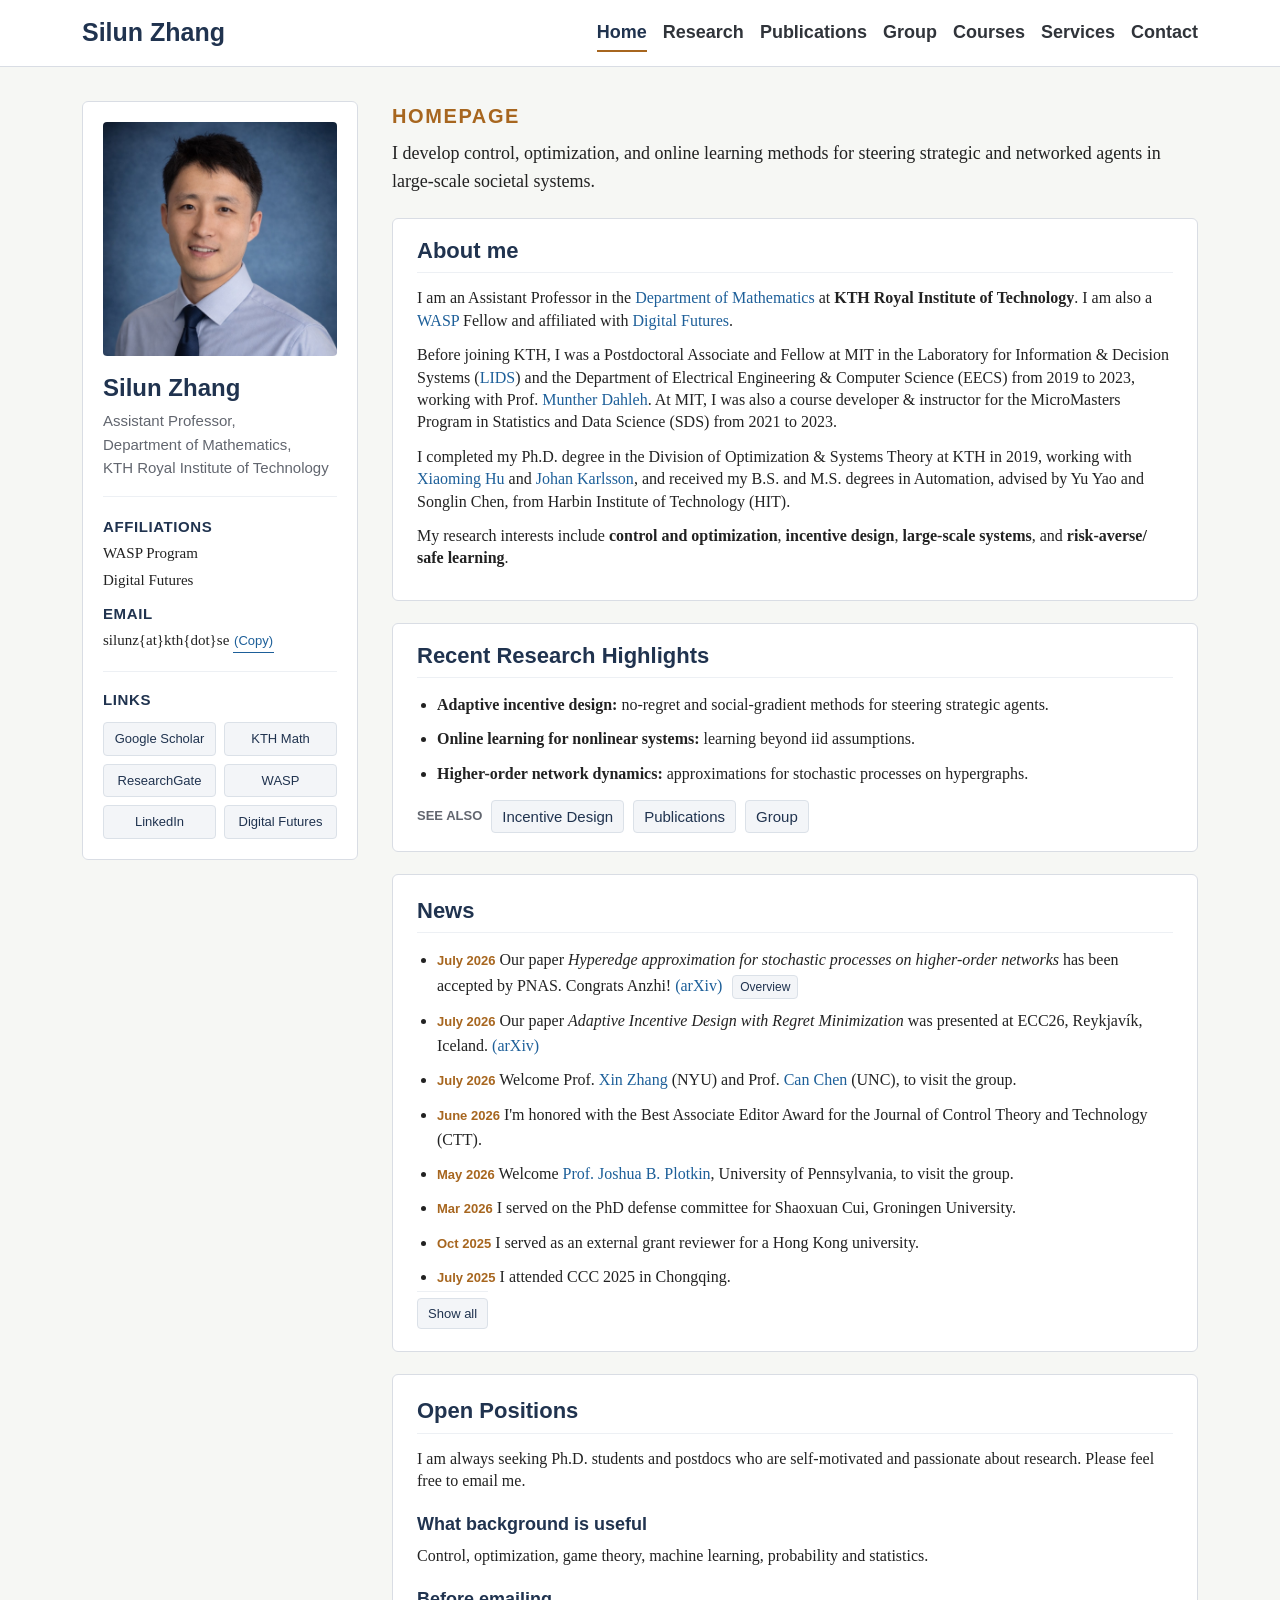
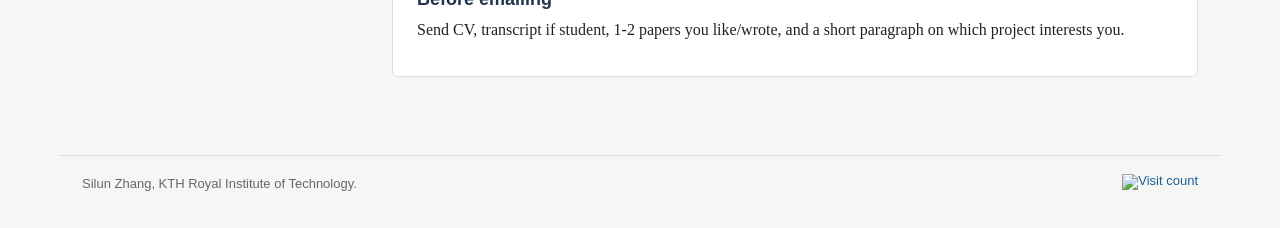
==== index.html @ 9688479c "update" ====
<!doctype html>
<html lang="en">
<head>
  <meta charset="utf-8">
  <meta name="viewport" content="width=device-width, initial-scale=1">
  <title>Silun Zhang | Control, Learning, Incentive Design | KTH</title>
  <meta name="description" content="Academic homepage of Silun Zhang, Assistant Professor at KTH, working on control, optimization, incentive design, online learning, and large-scale networked systems.">
  <meta name="author" content="Silun Zhang">
  <link rel="canonical" href="https://silunzh.github.io/">
  <link rel="icon" href="assets/img/favicon.svg" type="image/svg+xml">
  <meta property="og:type" content="website">
  <meta property="og:title" content="Silun Zhang | Control, Learning, Incentive Design | KTH">
  <meta property="og:description" content="Academic homepage of Silun Zhang, Assistant Professor at KTH, working on control, optimization, incentive design, online learning, and large-scale networked systems.">
  <meta property="og:url" content="https://silunzh.github.io/">
  <meta property="og:image" content="https://silunzh.github.io/assets/img/silun-zhang.jpg">
  <meta name="twitter:card" content="summary">
  <meta name="twitter:title" content="Silun Zhang | Control, Learning, Incentive Design | KTH">
  <meta name="twitter:description" content="Academic homepage of Silun Zhang, Assistant Professor at KTH, working on control, optimization, incentive design, online learning, and large-scale networked systems.">
  
  <script type="application/ld+json">
    {
      "@context": "https://schema.org",
      "@type": "ProfilePage",
      "mainEntity": {
        "@type": "Person",
        "name": "Silun Zhang",
        "jobTitle": "Assistant Professor",
        "affiliation": {
          "@type": "CollegeOrUniversity",
          "name": "KTH Royal Institute of Technology"
        },
        "url": "https://silunzh.github.io/",
        "sameAs": [
          "https://www.kth.se/profile/silunz",
          "https://scholar.google.com/citations?hl=en&user=YQnTY-AAAAAJ&view_op=list_works&sortby=pubdate",
          "https://www.researchgate.net/profile/Silun_Zhang",
          "http://linkedin.com/in/silun-zhang-833506174"
        ]
      }
    }
  </script>
  <link rel="stylesheet" href="assets/css/style.css">
</head>
<body>
  <div class="scroll-progress js-only" data-scroll-progress></div>
  <header class="site-header">
    <div class="header-inner">
      <a class="site-title" href="index.html">Silun Zhang</a>
      <nav class="site-nav" aria-label="Main navigation">
        <a class="active" href="index.html">Home</a>
        <a href="research.html">Research</a>
        <a href="publications.html">Publications</a>
        <a href="group.html">Group</a>
        <a href="courses.html">Courses</a>
        <a href="services.html">Services</a>
        <a href="contact.html">Contact</a>
      </nav>
    </div>
  </header>

  <div class="page-shell">
    <aside class="profile" aria-label="Profile">
      <img src="assets/img/silun-zhang.jpg" alt="Silun Zhang">
      <div class="profile-text">
        <h1>Silun Zhang</h1>
        <p class="role">Assistant Professor, <br>Department of Mathematics, <br>KTH Royal Institute of Technology</p>
        <dl>
          <dt>Affiliations</dt>
          <dd>WASP Program</dd>
          <dd>Digital Futures</dd>
          <dt>Email</dt>
          <dd><span data-email-text>silunz{at}kth{dot}se</span> <button class="inline-action js-only" type="button" data-copy="silunz@kth.se">(Copy)</button></dd>
        <!--  
          <dt>Office</dt>
          <dd>Lindstedsv&auml;gen 25, Stockholm</dd>
        -->
        </dl>
        <nav class="profile-links profile-link-columns" aria-label="Profile links">
          <span class="profile-link-heading">Links</span>
          <div class="profile-link-grid">
            <div class="profile-link-column">
              <a href="https://scholar.google.com/citations?hl=en&user=YQnTY-AAAAAJ&view_op=list_works&sortby=pubdate" target="_blank" rel="noreferrer">Google Scholar</a>
              <a href="https://www.researchgate.net/profile/Silun_Zhang" target="_blank" rel="noreferrer">ResearchGate</a>
              <a href="http://linkedin.com/in/silun-zhang-833506174" target="_blank" rel="noreferrer">LinkedIn</a>
            </div>
            <div class="profile-link-column">
              <a href="https://www.kth.se/math" target="_blank" rel="noreferrer">KTH Math</a>
              <a href="https://wasp-sweden.org/" target="_blank" rel="noreferrer">WASP</a>
              <a href="https://www.digitalfutures.kth.se/" target="_blank" rel="noreferrer">Digital Futures</a>
            </div>
          </div>
        </nav>
      </div>
    </aside>

    <main>
      <p class="eyebrow">Homepage</p>
      <p class="lede">
          I develop control, optimization, and online learning methods for steering strategic and networked agents in large-scale societal systems.  
      </p>
      

      <section class="section compact" id="overview">
        <div class="section-topline">
          <h2>About me</h2>
        </div>
        <p>I am an Assistant Professor in the <a href="https://www.kth.se/math" target="_blank" rel="noreferrer">Department of Mathematics</a> at <strong>KTH Royal Institute of Technology</strong>. I am also a <a href="https://wasp-sweden.org/" target="_blank" rel="noreferrer">WASP</a> Fellow and affiliated with <a href="https://www.digitalfutures.kth.se/" target="_blank" rel="noreferrer">Digital Futures</a>.</p>
        <p>Before joining KTH, I was a Postdoctoral Associate and Fellow at MIT in the Laboratory for Information &amp; Decision Systems (<a href="https://lids.mit.edu/" target="_blank" rel="noreferrer">LIDS</a>) and the Department of Electrical Engineering &amp; Computer Science (EECS) from 2019 to 2023, working with Prof. <a href="https://idss.mit.edu/staff/munther-dahleh/" target="_blank" rel="noreferrer">Munther Dahleh</a>. At MIT, I was also a course developer & instructor for the MicroMasters Program in Statistics and Data Science (SDS) from 2021 to 2023.</p>
        <p>I completed my Ph.D. degree in the Division of Optimization &amp; Systems Theory at KTH in 2019, working with <a href="https://www.kth.se/profile/hu" target="_blank" rel="noreferrer">Xiaoming Hu</a> and <a href="https://people.kth.se/~johan79/" target="_blank" rel="noreferrer">Johan Karlsson</a>, and received my B.S. and M.S. degrees in Automation, advised by Yu Yao and Songlin Chen, from Harbin Institute of Technology (HIT).</p>
        <p>My research interests include <strong> control and optimization</strong>, <strong>incentive design</strong>, <strong>large-scale systems</strong>, and <strong>risk-averse/ safe learning</strong>.</p>
      </section>

      <section class="section compact">
       <h2>Recent Research Highlights</h2>
       <ul class="plain-list">
         <li><strong>Adaptive incentive design:</strong> no-regret and social-gradient methods for steering strategic agents.</li>
          <li><strong>Online learning for nonlinear systems:</strong> learning beyond iid assumptions.</li>
         <li><strong>Higher-order network dynamics:</strong> approximations for stochastic processes on hypergraphs.</li>
       </ul>
        <div class="quick-links">
         <span class="quick-label">See also</span>
          <a href="research.html#incentives">Incentive Design</a>
         <a href="publications.html">Publications</a>
         <a href="group.html">Group</a>
        </div>
</section>

      <section class="section" id="news" data-news-section>
        <div class="section-topline">
          <h2>News</h2>
        </div>
        <ul class="news-list" data-news-list>
          <li><span class="tag">July 2026</span> Our paper <i>Hyperedge approximation for stochastic processes on higher-order networks</i> has been accepted by PNAS. Congrats Anzhi! <a href="https://arxiv.org/abs/2605.23444" target="_blank" rel="noreferrer">(arXiv)</a> <a class="text-button pub-overview" href="papers/hyperedge-approximation-stochastic-processes.html">Overview</a></li>
          <li><span class="tag">July 2026</span> Our paper <i>Adaptive Incentive Design with Regret Minimization</i> was presented at ECC26, Reykjav<span>&#237;</span>k, Iceland. <a href="https://arxiv.org/abs/2604.05977" target="_blank" rel="noreferrer">(arXiv)</a> </li>
          <li><span class="tag">July 2026</span> Welcome Prof. <a href="https://sites.google.com/umich.edu/xzhang/home" target="_blank" rel="noreferrer">Xin Zhang</a> (NYU) and Prof. <a href="https://tarheels.live/canc/" target="_blank" rel="noreferrer">Can Chen</a> (UNC), to visit the group.</li>
          <li><span class="tag">June 2026</span> I'm honored with the Best Associate Editor Award for the Journal of Control Theory and Technology (CTT).</li>
          <li><span class="tag">May 2026</span> Welcome <a href="https://evolution.sas.upenn.edu/" target="_blank" rel="noreferrer">Prof. Joshua B. Plotkin</a>, University of Pennsylvania, to visit the group.</li>
          <li><span class="tag">Mar 2026</span> I served on the PhD defense committee for Shaoxuan Cui, Groningen University.</li>
          <li><span class="tag">Oct 2025</span> I served as an external grant reviewer for a Hong Kong university.</li>
          <li><span class="tag">July 2025</span> I attended CCC 2025 in Chongqing.</li>
          <li><span class="tag">July 2025</span> I visited the Academy of Mathematics and Systems Science, Chinese Academy of Sciences, invited by Prof. Zhixin Liu.</li>
          <li><span class="tag">July 2025</span> I visited the Institute of Computational Mathematics and Scientific/Engineering Computing, Chinese Academy of Sciences, invited by Prof. Chong Chen.</li>
          <li><span class="tag">July 2025</span> We organized an invited session on Advances in Analysis and Decision-Making of Large-Scale Nonlinear Systems at ECC 2025, Thessaloniki.</li>
          <li><span class="tag">June 2025</span> Congrats to 4 Master project defenses of Nicolas Nelson, Wouter Johannes Anthony van Weerelt, Nelly &Aring;kerblom, and Nandi Arnab.</li>
          <li><span class="tag">June 2025</span> Congrats to 3 Bachelor project defenses of Simon Immerstrand, William Andersson, and Albin Jansson Sand.</li>
          <li><span class="tag">May 2025</span> Welcome Prof. <a href="https://tarheels.live/canc/" target="_blank" rel="noreferrer">Can Chen</a>, University of North Carolina at Chapel Hill, to visit the group.</li>
          <li><span class="tag">Mar 2025</span> I began serving as an <u>Associate Editor</u> for <a href="https://link.springer.com/journal/11768" target="_blank" rel="noreferrer">Control Theory and Technology</a> (CTT), Springer.</li>
          <li><span class="tag">May 2025</span> I attended the Reglerm&ouml;te Swedish control conference 2025 in Lund.</li>
          <li><span class="tag">July 2024</span> I attended CCC 2024 in Yunnan.</li>
          <li><span class="tag">June 2024</span> I attended L4DC 2024 in Oxford.</li>
          <li><span class="tag">June 2024</span> I served on the organization committee of the 22nd European Control Conference (<a href="https://ecc24.euca-ecc.org/" target="_blank" rel="noreferrer">ECC 2024</a>).</li>
          <li><span class="tag">May 2024</span> Congrats to 6 Bachelor project defenses of Adam Pettersson, Francesc Pei Purroy, Antony Zhang, Fredrik Wilson, Adrian B&auml;ck, and Philip Axelsson.</li>
          <li><span class="tag">Jan 2024</span> I attended WASP Winter Conference 2024.</li>
          <li><span class="tag">Dec 2023</span> I attended CDC 2024 in Singapore.</li>
          <li><span class="tag">Nov 2023</span> I attended the Digital Futures Faculty Workshop in Stockholm.</li>
          <li><span class="tag">Nov 2023</span> I attended WASP Industry Days 2023 in V&auml;ster&aring;s.</li>
          <li><span class="tag">Sep 2023</span> I attended the ELLIIT Focus Period on Network Dynamics and Control in Link&ouml;ping.</li>
          <li><span class="tag">Sep 2023</span> I attended the KTH-Purdue-Saab workshop in Stockholm.</li>
          <li><span class="tag">Aug 2023</span> I joined KTH Math as a WASP <u>Assistant Professor</u>. <a href="https://intra.kth.se/en/sci/skolinformation/silun-zhang-newly-appointed-assistant-professor-at-the-department-of-mathematics-1.1280564" target="_blank" rel="noreferrer">News</a></li>
        </ul>
        <div class="news-actions js-only" aria-label="News actions">
          <button class="text-button" type="button" data-news-toggle>Show all</button>
        </div>
      </section>

      <section class="section">
        <h2>Open Positions</h2>
        <p>I am always seeking Ph.D. students and postdocs who are self-motivated and passionate about research. Please feel free to email me.</p>
        <h3>What background is useful</h3>
        <p> Control, optimization, game theory, machine learning, probability and statistics.</p>
        <h3>Before emailing</h3>
        <p> Send CV, transcript if student, 1-2 papers you like/wrote, and a short paragraph on which project interests you.</p>
      </section>


    </main>
  </div>

  <button class="scroll-top js-only" type="button" data-scroll-top aria-label="Back to top">Top</button>
  <footer class="site-footer">
    <p>Silun Zhang, KTH Royal Institute of Technology.</p>
    <a class="visit-counter" href="https://hits.sh/silunzh.github.io/" target="_blank" rel="noreferrer" aria-label="Site visit count">
      <img src="https://hits.sh/silunzh.github.io.svg?style=flat&amp;label=hits&amp;color=2f4a71&amp;labelColor=f6f7f4" alt="Visit count">
    </a>
  </footer>
  <script src="assets/js/google-analytics.js" defer></script>
  <script src="assets/js/site.js" defer></script>
</body>
</html>
---- assets/css/style.css ----
:root {
  --text: #222222;
  --muted: #62666f;
  --line: #d9dde4;
  --soft-line: #edf0f4;
  --paper: #ffffff;
  --wash: #f6f7f4;
  --accent: #2f4a71;
  --accent-dark: #20334f;
  --warm: #a7661f;
  --link: #1d5f99;
  --max-width: 1160px;
  --sidebar: 276px;
  --font-serif: Charter, Georgia, Cambria, "Times New Roman", serif;
  --font-nav: -apple-system, BlinkMacSystemFont, "Segoe UI", Roboto, Helvetica, Arial, sans-serif;
}

* {
  box-sizing: border-box;
}

html {
  background: var(--wash);
  color: var(--text);
  font-family: var(--font-serif);
  line-height: 1.58;
}

body {
  margin: 0;
}

[hidden] {
  display: none !important;
}

a {
  color: var(--link);
  text-decoration: none;
}

a:hover,
a:focus {
  color: var(--accent-dark);
  text-decoration: underline;
}

.site-header {
  background: var(--paper);
  border-bottom: 1px solid var(--line);
  position: sticky;
  top: 0;
  z-index: 10;
}

.scroll-progress {
  background: var(--warm);
  height: 3px;
  left: 0;
  position: fixed;
  top: 0;
  transform: scaleX(0);
  transform-origin: left center;
  width: 100%;
  z-index: 20;
}

.header-inner {
  align-items: center;
  display: flex;
  gap: 24px;
  justify-content: space-between;
  margin: 0 auto;
  max-width: var(--max-width);
  padding: 13px 22px;
}

.site-title {
  color: var(--accent-dark);
  font-family: var(--font-nav);
  font-size: 25px;
  font-weight: 700;
  letter-spacing: 0;
  white-space: nowrap;
}

.site-nav {
  display: flex;
  flex-wrap: wrap;
  gap: 6px 16px;
  justify-content: flex-end;
}

.site-nav a {
  border-bottom: 2px solid transparent;
  color: #30343a;
  font-family: var(--font-nav);
  font-size: 18px;
  font-weight: 600;
  letter-spacing: 0;
  padding: 4px 0;
}

.site-nav a.active,
.site-nav a:hover,
.site-nav a:focus {
  border-bottom-color: var(--warm);
  color: var(--accent-dark);
  text-decoration: none;
}

.page-shell {
  display: grid;
  gap: 34px;
  grid-template-columns: var(--sidebar) minmax(0, 1fr);
  margin: 0 auto;
  max-width: var(--max-width);
  padding: 34px 22px 56px;
}

.profile {
  align-self: start;
  background: var(--paper);
  border: 1px solid var(--line);
  border-radius: 6px;
  max-height: calc(100vh - 92px);
  overflow: auto;
  padding: 20px;
  position: sticky;
  top: 72px;
}

.profile img {
  aspect-ratio: 1;
  border-radius: 4px;
  display: block;
  object-fit: cover;
  object-position: center 25%;
  width: 100%;
}

.profile h1,
.profile-name {
  color: var(--accent-dark);
  font-family: Arial, Helvetica, sans-serif;
  font-size: 24px;
  line-height: 1.15;
  margin: 18px 0 8px;
  font-weight: 700;
}

.profile .role {
  color: var(--muted);
  font-family: Arial, Helvetica, sans-serif;
  font-size: 15px;
  margin: 0 0 16px;
}

.profile dl {
  border-top: 1px solid var(--soft-line);
  margin: 16px 0 0;
  padding-top: 8px;
}

.profile dt {
  color: var(--accent-dark);
  font-family: Arial, Helvetica, sans-serif;
  font-size: 15px;
  font-weight: 700;
  letter-spacing: 0.04em;
  margin-top: 10px;
  text-transform: uppercase;
}

.profile dd {
  font-size: 15px;
  margin: 3px 0 0;
}

.profile-links {
  border-top: 1px solid var(--soft-line);
  display: flex;
  flex-wrap: wrap;
  gap: 8px;
  list-style: none;
  margin: 18px 0 0;
  padding: 16px 0 0;
}

.profile-link-columns {
  display: block;
}

.profile-link-heading {
  color: var(--accent-dark);
  display: block;
  font-family: Arial, Helvetica, sans-serif;
  font-size: 15px;
  font-weight: 700;
  letter-spacing: 0.04em;
  margin: 0 0 10px;
  text-transform: uppercase;
}

.profile-link-grid {
  display: grid;
  gap: 8px;
  grid-template-columns: repeat(2, minmax(0, 1fr));
}

.profile-link-column {
  display: grid;
  gap: 8px;
  min-width: 0;
}

.profile-links a,
.profile-links .text-button,
.quick-links a {
  background: #f3f5f8;
  border: 1px solid #dbe1e8;
  border-radius: 4px;
  color: var(--accent-dark);
  display: inline-flex;
  font-family: Arial, Helvetica, sans-serif;
  font-size: 15px;
  line-height: 1;
  padding: 8px 10px;
}

.profile-link-columns a {
  font-size: 13px;
  justify-content: center;
  line-height: 1.2;
  min-width: 0;
  padding-left: 6px;
  padding-right: 6px;
  text-align: center;
  white-space: nowrap;
  width: 100%;
}

.profile-links a:hover,
.profile-links .text-button:hover,
.quick-links a:hover {
  background: #e9edf3;
  text-decoration: none;
}

button {
  font: inherit;
}

.text-button,
.inline-action {
  cursor: pointer;
}

.text-button {
  background: #f3f5f8;
  border: 1px solid #dbe1e8;
  border-radius: 4px;
  color: var(--accent-dark);
  font-family: Arial, Helvetica, sans-serif;
  font-size: 13px;
  line-height: 1;
  padding: 8px 10px;
}

.text-button:hover,
.text-button:focus,
.inline-action:hover,
.inline-action:focus {
  background: #e9edf3;
}

.inline-action {
  background: transparent;
  border: 0;
  border-bottom: 1px solid currentColor;
  color: var(--link);
  font-family: Arial, Helvetica, sans-serif;
  font-size: 13px;
  padding: 0 1px 1px;
}

.contact-line {
  color: var(--muted);
  font-size: 15px;
}

main {
  min-width: 0;
}

.eyebrow {
  color: var(--warm);
  font-family: Arial, Helvetica, sans-serif;
  font-size: 20px;
  font-weight: 700;
  letter-spacing: 0.08em;
  margin: 0 0 8px;
  text-transform: uppercase;
}

.page-title {
  color: var(--accent-dark);
  font-family: Arial, Helvetica, sans-serif;
  font-size: 34px;
  line-height: 1.15;
  margin: 0 0 16px;
}

.lede {
  font-size: 18px;
  line-height: 1.55;
  margin: 0 0 22px;
}

.section {
  background: var(--paper);
  border: 1px solid var(--line);
  border-radius: 6px;
  font-size: 16px;
  line-height: 1.4;
  margin: 0 0 22px;
  padding: 22px 24px;
  scroll-margin-top: 86px;
}

.section.compact {
  padding-bottom: 18px;
  padding-top: 18px;
}

.section h2 {
  border-bottom: 1px solid var(--soft-line);
  color: var(--accent-dark);
  font-family: Arial, Helvetica, sans-serif;
  font-size: 22px;
  line-height: 1.25;
  margin: 0 0 14px;
  padding-bottom: 8px;
}

.section h3 {
  color: var(--accent-dark);
  font-family: Arial, Helvetica, sans-serif;
  font-size: 18px;
  line-height: 1.35;
  margin: 20px 0 8px;
}

.section h3:first-child {
  margin-top: 0;
}

.section p {
  margin: 0 0 12px;
}

.section li {
  line-height: 1.58;
}

.section-topline {
  align-items: center;
  border-bottom: 1px solid var(--soft-line);
  display: flex;
  gap: 16px;
  justify-content: space-between;
  margin: 0 0 14px;
  padding-bottom: 8px;
}

.section-topline h2 {
  border-bottom: 0;
  margin: 0;
  padding-bottom: 0;
}

.section-tools {
  align-items: center;
  display: flex;
  gap: 8px;
}

.news-filter {
  background: #fbfcfd;
  border: 1px solid #dbe1e8;
  border-radius: 4px;
  color: var(--text);
  font-family: Arial, Helvetica, sans-serif;
  font-size: 15px;
  min-height: 32px;
  padding: 6px 9px;
  width: 160px;
}

.news-filter:focus {
  border-color: var(--warm);
  outline: 2px solid rgba(167, 102, 31, 0.16);
  outline-offset: 1px;
}

.quick-links {
  align-items: center;
  display: flex;
  flex-wrap: wrap;
  gap: 9px;
  margin-top: 14px;
}

.paper-links {
  align-items: center;
  border-top: 1px solid var(--soft-line);
  display: flex;
  flex-wrap: wrap;
  gap: 9px;
  margin-top: 16px;
  padding-top: 14px;
}

.paper-links a {
  border: 1px solid #dbe1e8;
  border-radius: 4px;
  color: var(--accent-dark);
  display: inline-flex;
  font-family: Arial, Helvetica, sans-serif;
  font-size: 13px;
  line-height: 1.25;
  padding: 7px 9px;
}

.paper-links a:hover {
  background: #f3f5f8;
  text-decoration: none;
}

.quick-label {
  color: var(--muted);
  font-family: Arial, Helvetica, sans-serif;
  font-size: 13px;
  font-weight: 700;
  text-transform: uppercase;
}

.split {
  display: grid;
  gap: 22px;
  grid-template-columns: minmax(0, 1.15fr) minmax(230px, 0.85fr);
}

.central-question {
  align-items: center;
  background: #fbfdf9;
  border-top: 1px solid #dfe9dc;
  color: #2d6f2b;
  display: grid;
  gap: 24px;
  grid-template-columns: 128px minmax(0, 1fr);
  margin-top: 22px;
  padding: 24px 4px 2px;
}

.central-question-icon {
  color: #2f7047;
  display: block;
  height: auto;
  justify-self: center;
  max-width: 118px;
  width: 100%;
}

.central-question-copy {
  min-width: 0;
}

.central-question-title {
  color: #2d6f2b;
  font-family: Arial, Helvetica, sans-serif;
  font-size: 19px;
  line-height: 1.35;
  margin: 0 0 24px;
  padding-left: 22px;
  position: relative;
}

.central-question-title::before {
  background: #202020;
  content: "";
  height: 6px;
  left: 0;
  position: absolute;
  top: 0.62em;
  width: 6px;
}

.central-question-title strong {
  font-weight: 800;
}

.central-question-text {
  color: #327329;
  font-family: Arial, Helvetica, sans-serif;
  font-size: 20px;
  line-height: 1.48;
  margin: 0;
}

.research-feature {
  align-items: start;
  display: block;
}

.research-copy {
  min-width: 0;
}

.research-copy p:last-child {
  margin-bottom: 0;
}

#incentives {
  align-items: start;
  column-gap: 24px;
  display: grid;
  grid-template-columns: minmax(0, 1fr) 250px;
}

#incentives h2,
#incentives .paper-links {
  grid-column: 1 / -1;
}

#incentives .research-feature {
  grid-column: 1;
}

#incentives .topic-visual {
  align-self: start;
  border-top: 0;
  grid-column: 2;
  margin-top: 0;
  padding-top: 0;
}

#incentives .topic-figure-portrait {
  max-width: 250px;
}

#incentives .topic-figure figcaption {
  text-align: left;
}

.topic-visual {
  border-top: 1px solid var(--soft-line);
  margin-top: 18px;
  padding-top: 16px;
}

.topic-visual-grid {
  display: grid;
  gap: 18px;
  grid-template-columns: repeat(2, minmax(0, 1fr));
}

.topic-figure {
  margin: 0;
  min-width: 0;
}

.topic-figure-wide {
  margin-left: auto;
  margin-right: auto;
  max-width: 620px;
}

#moments .topic-figure-wide {
  max-width: 60%;
}

#privacy .topic-figure-wide {
  max-width: 70%;
}

.topic-figure-portrait {
  margin-left: auto;
  margin-right: auto;
  max-width: 300px;
}

.topic-figure img {
  background: #ffffff;
  border: 1px solid var(--soft-line);
  border-radius: 4px;
  display: block;
  height: auto;
  max-width: 100%;
  width: 100%;
}

.topic-figure figcaption {
  color: var(--muted);
  font-family: Arial, Helvetica, sans-serif;
  font-size: 13px;
  line-height: 1.35;
  margin: 7px auto 0;
  max-width: 58ch;
  text-align: center;
}

.mini-grid {
  display: grid;
  gap: 16px;
  grid-template-columns: repeat(2, minmax(0, 1fr));
}

.facts {
  border-left: 4px solid var(--warm);
  color: var(--muted);
  font-size: 15px;
  margin: 0;
  padding-left: 14px;
}

.research-note {
  background: #fbfcfd;
  border-left: 4px solid var(--warm);
  color: var(--muted);
  font-size: 15px;
  padding: 10px 12px;
}

.news-list,
.plain-list,
.pub-list {
  margin: 0;
  padding-left: 20px;
}

.news-list {
  transition: opacity 160ms ease;
}

.news-actions {
  border-top: 1px solid var(--soft-line);
  display: flex;
  justify-content: flex-end;
  margin-top: 10px;
  padding-top: 12px;
}

.news-list li,
.plain-list li,
.pub-list li {
  margin-bottom: 9px;
}

.pub-list {
  counter-reset: item;
  list-style: none;
  padding-left: 0;
}

.pub-list li {
  border-bottom: 1px solid var(--soft-line);
  padding: 0 0 10px;
}

.pub-list li:last-child {
  border-bottom: 0;
  padding-bottom: 0;
}

.pub-actions {
  align-items: center;
  gap: 6px;
  margin-left: 6px;
  vertical-align: baseline;
}

.pub-copy {
  font-size: 12px;
  padding: 5px 7px;
}

.pub-overview {
  display: inline-flex;
  font-size: 12px;
  margin-left: 6px;
  padding: 5px 7px;
  vertical-align: baseline;
}

.pub-overview:hover,
.pub-overview:focus {
  text-decoration: none;
}

.tag {
  color: var(--warm);
  font-family: Arial, Helvetica, sans-serif;
  font-size: 13px;
  font-weight: 700;
  white-space: nowrap;
}

.meta {
  color: var(--muted);
  font-family: Arial, Helvetica, sans-serif;
  font-size: 13px;
}

.member-list {
  list-style: none;
  margin: 0;
  padding: 0;
}

.member-list li {
  border-bottom: 1px solid var(--soft-line);
  padding: 10px 0;
}

.member-list li:first-child {
  padding-top: 0;
}

.member-list li:last-child {
  border-bottom: 0;
  padding-bottom: 0;
}

.source-note {
  color: var(--muted);
  font-family: Arial, Helvetica, sans-serif;
  font-size: 13px;
  margin-top: 18px;
}

.result-note {
  color: var(--muted);
  font-family: Arial, Helvetica, sans-serif;
  font-size: 13px;
  margin-top: 12px;
}

.paper-title {
  color: var(--accent-dark);
  font-family: Arial, Helvetica, sans-serif;
  font-size: 30px;
  line-height: 1.18;
  margin: 0 0 10px;
}

.paper-authors {
  color: var(--muted);
  font-family: Arial, Helvetica, sans-serif;
  font-size: 16px;
  line-height: 1.45;
  margin: 0 0 14px;
}

.paper-takeaway {
  background: #fbfcfd;
  border-left: 4px solid var(--warm);
  color: var(--accent-dark);
  font-size: 17px;
  line-height: 1.52;
  margin: 16px 0 0;
  padding: 12px 14px;
}

.paper-link-row {
  align-items: center;
  display: flex;
  flex-wrap: wrap;
  gap: 8px;
  margin-top: 12px;
}

.bibtex-block {
  background: #fbfcfd;
  border: 1px solid var(--soft-line);
  border-radius: 4px;
  color: #26313d;
  font-family: ui-monospace, SFMono-Regular, Menlo, Monaco, Consolas, "Liberation Mono", monospace;
  font-size: 13px;
  line-height: 1.45;
  margin: 12px 0 0;
  overflow: auto;
  padding: 12px 14px;
  white-space: pre;
}

.js-only {
  display: none !important;
}

.js .js-only {
  display: initial !important;
}

.js .pub-actions.js-only {
  display: inline-flex !important;
}

.js .section-tools.js-only {
  display: flex !important;
}

.js .scroll-progress.js-only {
  display: block !important;
}

.js .scroll-top.js-only {
  display: block !important;
}

.scroll-top {
  background: var(--accent-dark);
  border: 1px solid rgba(255, 255, 255, 0.5);
  border-radius: 999px;
  bottom: 22px;
  box-shadow: 0 10px 24px rgba(18, 28, 42, 0.22);
  color: #ffffff;
  cursor: pointer;
  font-family: Arial, Helvetica, sans-serif;
  font-size: 13px;
  opacity: 0;
  padding: 10px 13px;
  pointer-events: none;
  position: fixed;
  right: 22px;
  transform: translateY(8px);
  transition: opacity 160ms ease, transform 160ms ease;
  z-index: 11;
}

.scroll-top.is-visible {
  opacity: 1;
  pointer-events: auto;
  transform: translateY(0);
}

.site-footer {
  align-items: center;
  border-top: 1px solid var(--line);
  color: var(--muted);
  display: flex;
  flex-wrap: wrap;
  font-family: Arial, Helvetica, sans-serif;
  font-size: 13px;
  gap: 10px 16px;
  justify-content: space-between;
  margin: 0 auto;
  max-width: var(--max-width);
  padding: 18px 22px 34px;
}

.site-footer p {
  margin: 0;
}

.visit-counter {
  display: inline-flex;
  line-height: 1;
}

.visit-counter:hover,
.visit-counter:focus {
  text-decoration: none;
}

.visit-counter img {
  display: block;
  height: 20px;
  max-width: 100%;
}

@media (max-width: 900px) {
  .header-inner {
    align-items: flex-start;
    flex-direction: column;
    gap: 10px;
  }

  .site-nav {
    justify-content: flex-start;
  }

  .page-shell {
    grid-template-columns: 1fr;
  }

  .section {
    scroll-margin-top: 148px;
  }

  .profile {
    display: grid;
    gap: 18px;
    grid-template-columns: 150px minmax(0, 1fr);
    max-height: none;
    overflow: visible;
    position: static;
  }

  .profile img {
    align-self: start;
  }

  .profile-text {
    min-width: 0;
  }

  .split,
  .central-question,
  .research-feature,
  .mini-grid {
    grid-template-columns: 1fr;
  }

  #incentives {
    display: block;
  }

  #incentives .topic-visual {
    border-top: 1px solid var(--soft-line);
    margin-top: 18px;
    padding-top: 16px;
  }

  #incentives .topic-figure figcaption {
    text-align: center;
  }

  #moments .topic-figure-wide,
  #privacy .topic-figure-wide {
    max-width: 100%;
  }

  .central-question {
    align-items: start;
    padding-top: 20px;
  }

  .central-question-icon {
    justify-self: start;
    max-width: 96px;
  }

  .section-topline {
    align-items: flex-start;
    flex-direction: column;
  }

  .section-tools {
    width: 100%;
  }

  .news-filter {
    flex: 1;
    min-width: 0;
    width: auto;
  }
}

@media (max-width: 560px) {
  .page-shell {
    padding: 22px 14px 44px;
  }

  .profile {
    gap: 14px;
    grid-template-columns: 118px minmax(0, 1fr);
    padding: 14px;
  }

  .profile img {
    max-width: 118px;
  }

  .profile h1,
  .profile-name {
    font-size: 22px;
    margin-top: 0;
  }

  .profile .role {
    margin-bottom: 10px;
  }

  .profile dl {
    margin-top: 10px;
    padding-top: 10px;
  }

  .profile dt {
    margin-top: 8px;
  }

  .profile-links {
    grid-column: 1 / -1;
    margin-top: 10px;
    padding-top: 12px;
  }

  .page-title {
    font-size: 29px;
  }

  .section {
    padding: 18px;
    scroll-margin-top: 154px;
  }

  .central-question {
    gap: 14px;
    margin-top: 18px;
  }

  .central-question-title {
    font-size: 17px;
    margin-bottom: 14px;
  }

  .central-question-text {
    font-size: 17px;
  }

  .topic-visual-grid {
    grid-template-columns: 1fr;
  }

  .topic-figure-portrait {
    max-width: 260px;
  }

  .scroll-top {
    bottom: 14px;
    right: 14px;
  }
}

@media (prefers-reduced-motion: reduce) {
  .news-list,
  .scroll-top {
    transition: none;
  }
}
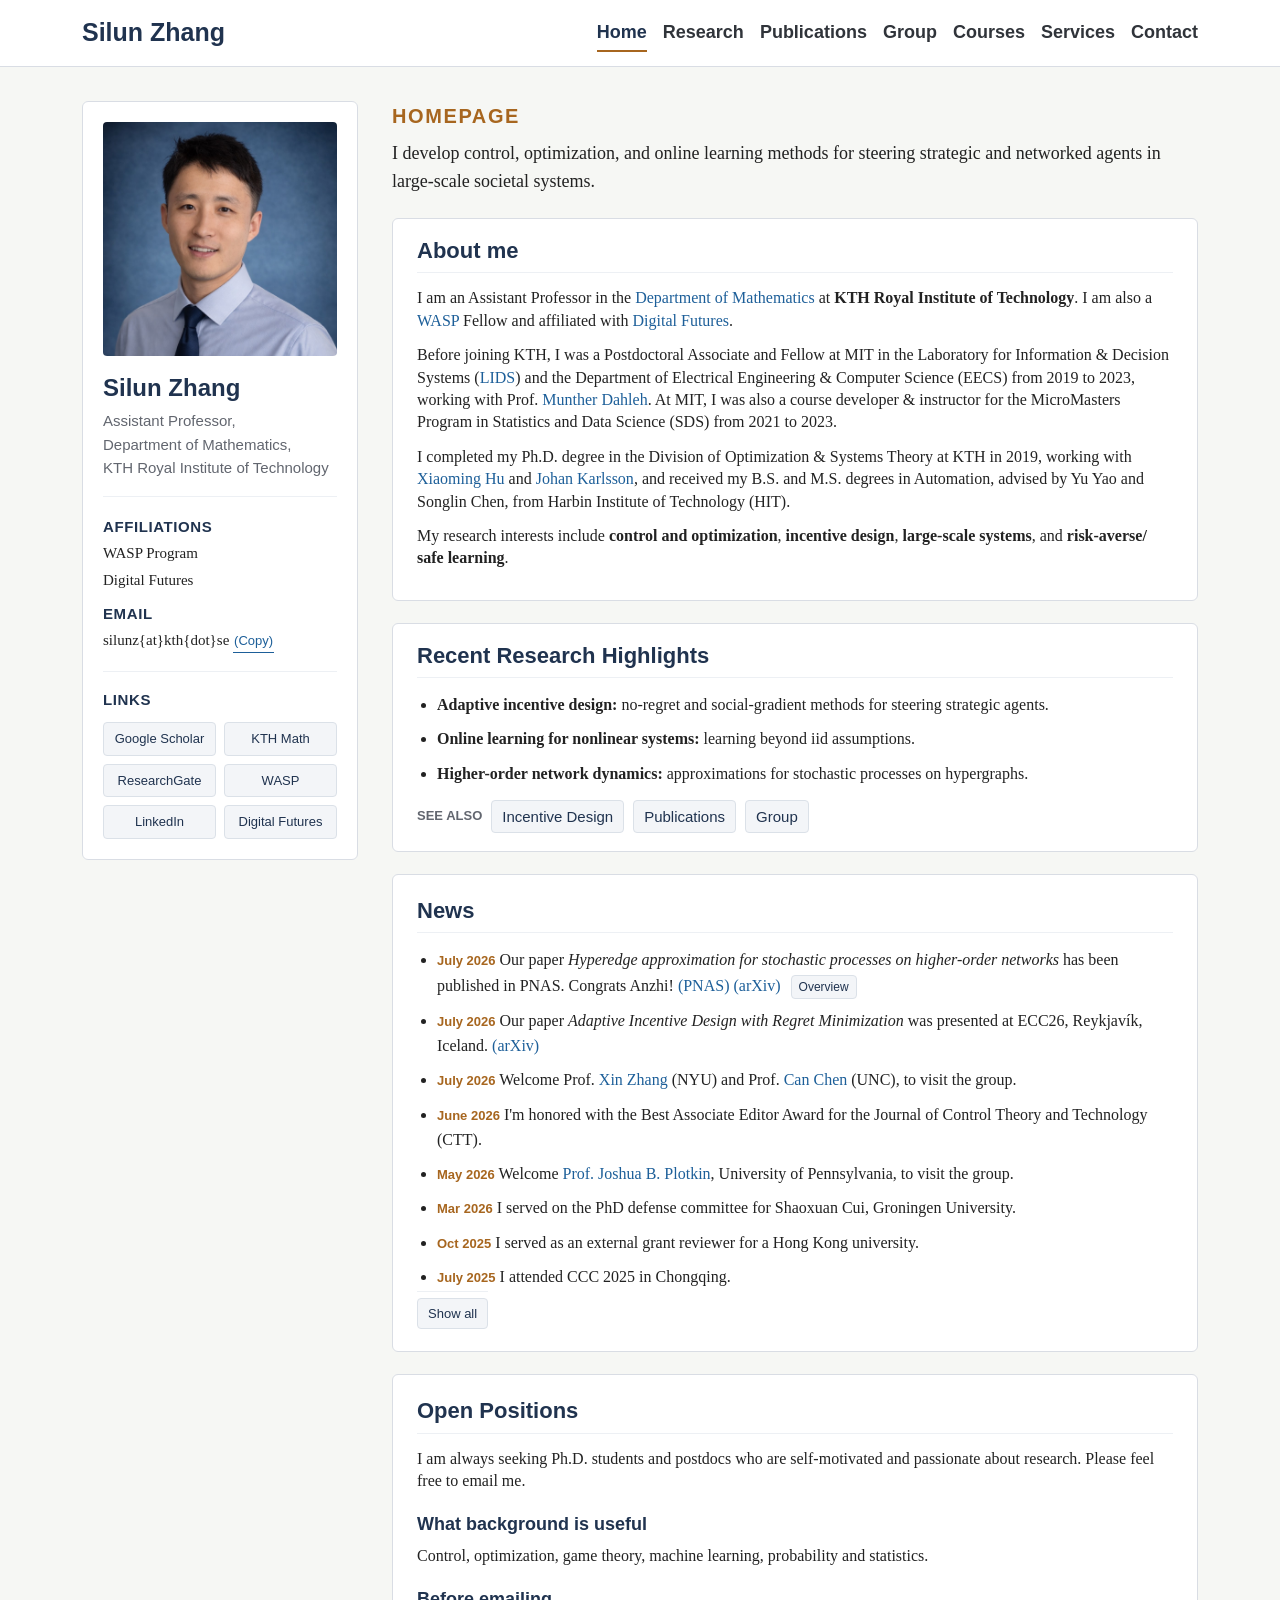
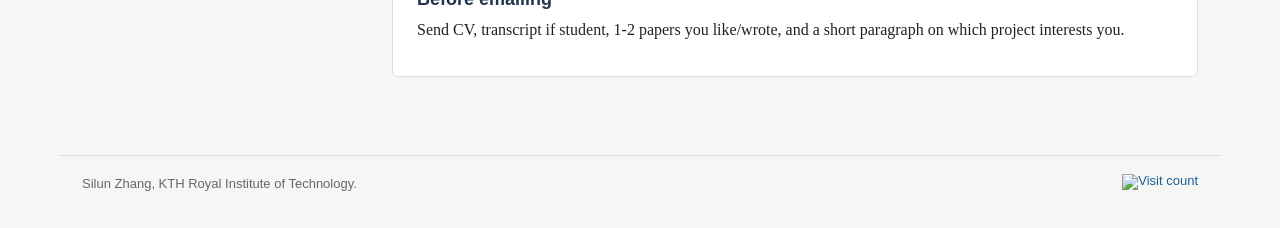
==== commit d7291447: "update" ====
--- a/index.html
+++ b/index.html
@@ -130,7 +130,7 @@
           <h2>News</h2>
         </div>
         <ul class="news-list" data-news-list>
-          <li><span class="tag">July 2026</span> Our paper <i>Hyperedge approximation for stochastic processes on higher-order networks</i> has been accepted by PNAS. Congrats Anzhi! <a href="https://arxiv.org/abs/2605.23444" target="_blank" rel="noreferrer">(arXiv)</a> <a class="text-button pub-overview" href="papers/hyperedge-approximation-stochastic-processes.html">Overview</a></li>
+          <li><span class="tag">July 2026</span> Our paper <i>Hyperedge approximation for stochastic processes on higher-order networks</i> has been published in PNAS. Congrats Anzhi! <a href="https://www.pnas.org/doi/10.1073/pnas.2619078123" target="_blank" rel="noreferrer">(PNAS)</a> <a href="https://arxiv.org/abs/2605.23444" target="_blank" rel="noreferrer">(arXiv)</a> <a class="text-button pub-overview" href="papers/hyperedge-approximation-stochastic-processes.html">Overview</a></li>
           <li><span class="tag">July 2026</span> Our paper <i>Adaptive Incentive Design with Regret Minimization</i> was presented at ECC26, Reykjav<span>&#237;</span>k, Iceland. <a href="https://arxiv.org/abs/2604.05977" target="_blank" rel="noreferrer">(arXiv)</a> </li>
           <li><span class="tag">July 2026</span> Welcome Prof. <a href="https://sites.google.com/umich.edu/xzhang/home" target="_blank" rel="noreferrer">Xin Zhang</a> (NYU) and Prof. <a href="https://tarheels.live/canc/" target="_blank" rel="noreferrer">Can Chen</a> (UNC), to visit the group.</li>
           <li><span class="tag">June 2026</span> I'm honored with the Best Associate Editor Award for the Journal of Control Theory and Technology (CTT).</li>
--- a/assets/css/style.css
+++ b/assets/css/style.css
@@ -698,6 +698,21 @@
   text-decoration: none;
 }
 
+.pub-slides {
+  background: var(--warm);
+  border-color: var(--warm);
+  color: #ffffff;
+  font-weight: 700;
+  box-shadow: 0 1px 2px rgba(42, 31, 18, 0.18);
+}
+
+.pub-slides:hover,
+.pub-slides:focus {
+  background: #895116;
+  border-color: #895116;
+  color: #ffffff;
+}
+
 .tag {
   color: var(--warm);
   font-family: Arial, Helvetica, sans-serif;
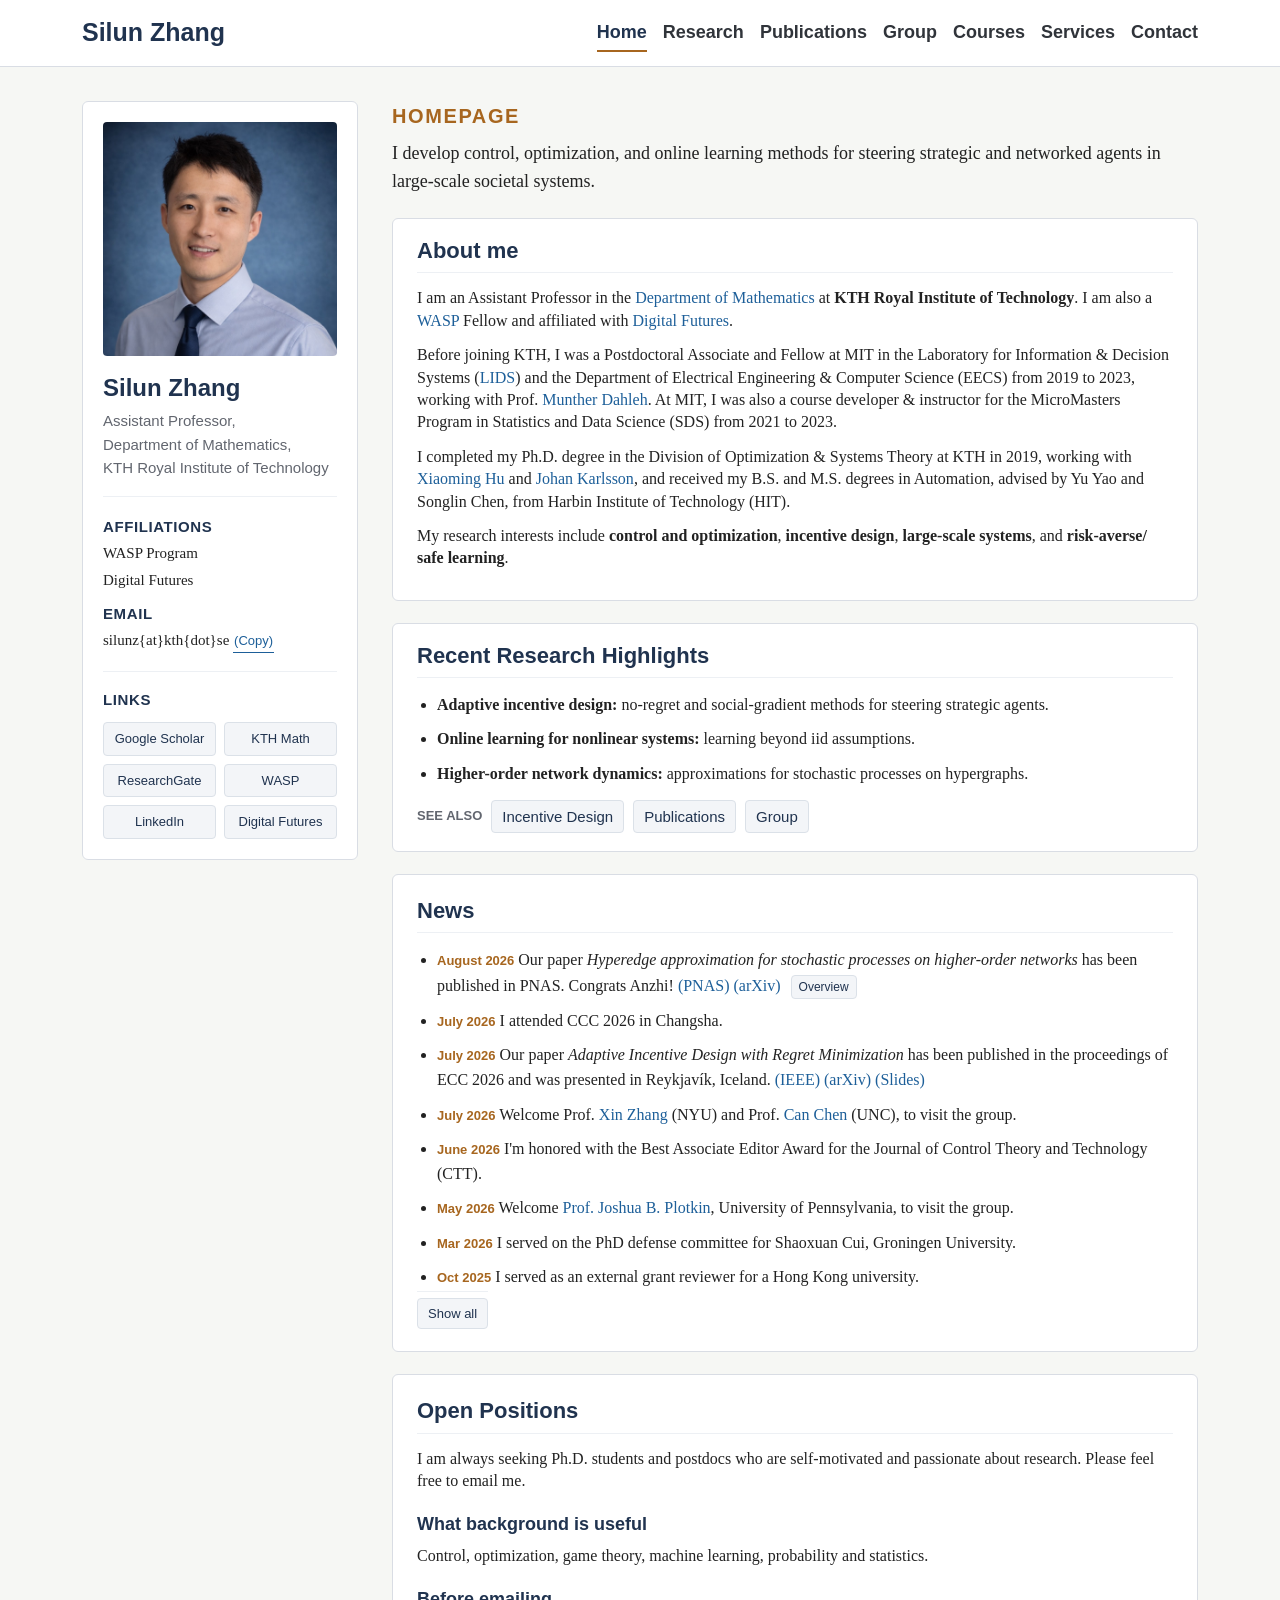
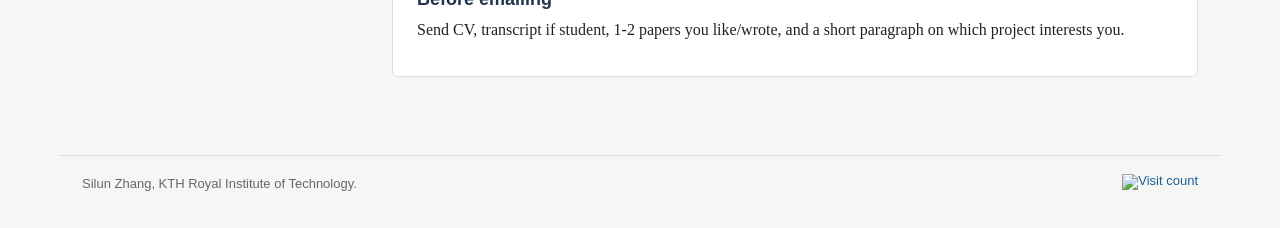
==== commit 02ad0761: "update" ====
--- a/index.html
+++ b/index.html
@@ -130,8 +130,9 @@
           <h2>News</h2>
         </div>
         <ul class="news-list" data-news-list>
-          <li><span class="tag">July 2026</span> Our paper <i>Hyperedge approximation for stochastic processes on higher-order networks</i> has been published in PNAS. Congrats Anzhi! <a href="https://www.pnas.org/doi/10.1073/pnas.2619078123" target="_blank" rel="noreferrer">(PNAS)</a> <a href="https://arxiv.org/abs/2605.23444" target="_blank" rel="noreferrer">(arXiv)</a> <a class="text-button pub-overview" href="papers/hyperedge-approximation-stochastic-processes.html">Overview</a></li>
-          <li><span class="tag">July 2026</span> Our paper <i>Adaptive Incentive Design with Regret Minimization</i> was presented at ECC26, Reykjav<span>&#237;</span>k, Iceland. <a href="https://arxiv.org/abs/2604.05977" target="_blank" rel="noreferrer">(arXiv)</a> </li>
+          <li><span class="tag">August 2026</span> Our paper <i>Hyperedge approximation for stochastic processes on higher-order networks</i> has been published in PNAS. Congrats Anzhi! <a href="https://www.pnas.org/doi/10.1073/pnas.2619078123" target="_blank" rel="noreferrer">(PNAS)</a> <a href="https://arxiv.org/abs/2605.23444" target="_blank" rel="noreferrer">(arXiv)</a> <a class="text-button pub-overview" href="papers/hyperedge-approximation-stochastic-processes.html">Overview</a></li>
+          <li><span class="tag">July 2026</span> I attended CCC 2026 in Changsha.</li>
+          <li><span class="tag">July 2026</span> Our paper <i>Adaptive Incentive Design with Regret Minimization</i> has been published in the proceedings of ECC 2026 and was presented in Reykjav<span>&#237;</span>k, Iceland. <a href="https://ieeexplore.ieee.org/document/11625629" target="_blank" rel="noreferrer">(IEEE)</a> <a href="https://arxiv.org/abs/2604.05977" target="_blank" rel="noreferrer">(arXiv)</a> <a href="assets/slides/VZZ_ECC26_slides.pdf" target="_blank" rel="noreferrer">(Slides)</a></li>
           <li><span class="tag">July 2026</span> Welcome Prof. <a href="https://sites.google.com/umich.edu/xzhang/home" target="_blank" rel="noreferrer">Xin Zhang</a> (NYU) and Prof. <a href="https://tarheels.live/canc/" target="_blank" rel="noreferrer">Can Chen</a> (UNC), to visit the group.</li>
           <li><span class="tag">June 2026</span> I'm honored with the Best Associate Editor Award for the Journal of Control Theory and Technology (CTT).</li>
           <li><span class="tag">May 2026</span> Welcome <a href="https://evolution.sas.upenn.edu/" target="_blank" rel="noreferrer">Prof. Joshua B. Plotkin</a>, University of Pennsylvania, to visit the group.</li>
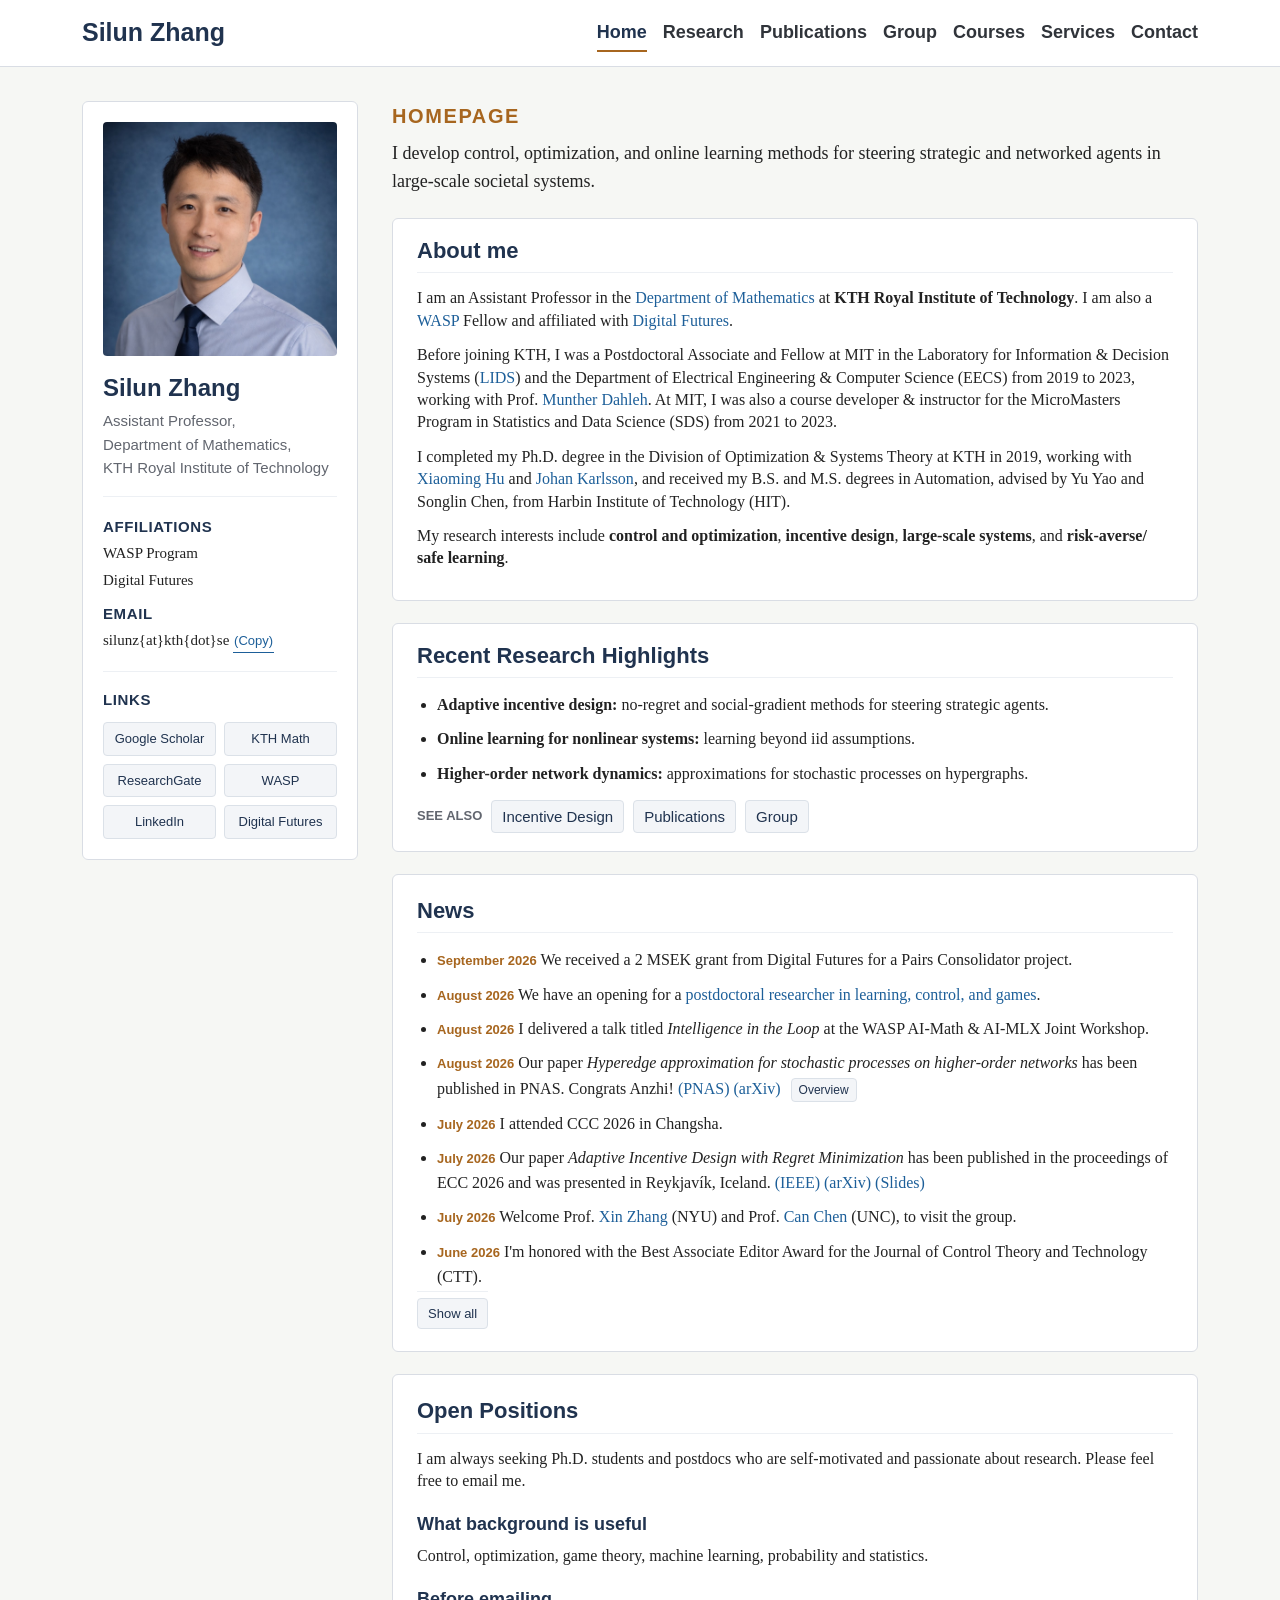
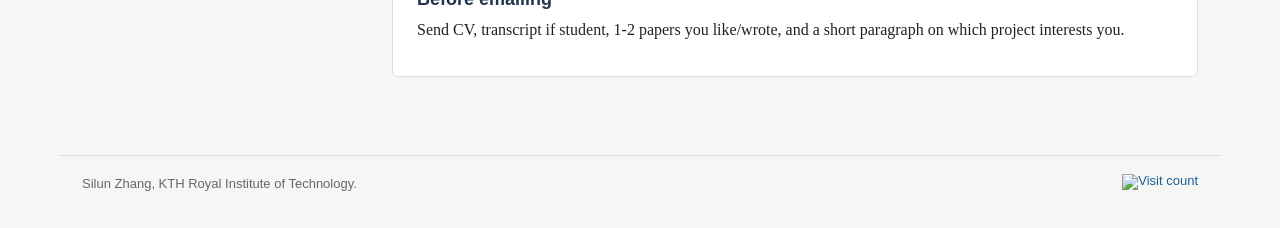
==== commit 8f8e56b6: "update" ====
--- a/index.html
+++ b/index.html
@@ -130,6 +130,9 @@
           <h2>News</h2>
         </div>
         <ul class="news-list" data-news-list>
+          <li><span class="tag">September 2026</span> We received a 2 MSEK grant from Digital Futures for a Pairs Consolidator project.</li>
+          <li><span class="tag">August 2026</span> We have an opening for a <a href="https://www.kth.se/lediga-jobb/964263?l=en" target="_blank" rel="noreferrer">postdoctoral researcher in learning, control, and games</a>.</li>
+          <li><span class="tag">August 2026</span> I delivered a talk titled <i>Intelligence in the Loop</i> at the WASP AI-Math &amp; AI-MLX Joint Workshop.</li>
           <li><span class="tag">August 2026</span> Our paper <i>Hyperedge approximation for stochastic processes on higher-order networks</i> has been published in PNAS. Congrats Anzhi! <a href="https://www.pnas.org/doi/10.1073/pnas.2619078123" target="_blank" rel="noreferrer">(PNAS)</a> <a href="https://arxiv.org/abs/2605.23444" target="_blank" rel="noreferrer">(arXiv)</a> <a class="text-button pub-overview" href="papers/hyperedge-approximation-stochastic-processes.html">Overview</a></li>
           <li><span class="tag">July 2026</span> I attended CCC 2026 in Changsha.</li>
           <li><span class="tag">July 2026</span> Our paper <i>Adaptive Incentive Design with Regret Minimization</i> has been published in the proceedings of ECC 2026 and was presented in Reykjav<span>&#237;</span>k, Iceland. <a href="https://ieeexplore.ieee.org/document/11625629" target="_blank" rel="noreferrer">(IEEE)</a> <a href="https://arxiv.org/abs/2604.05977" target="_blank" rel="noreferrer">(arXiv)</a> <a href="assets/slides/VZZ_ECC26_slides.pdf" target="_blank" rel="noreferrer">(Slides)</a></li>
@@ -145,14 +148,14 @@
           <li><span class="tag">June 2025</span> Congrats to 4 Master project defenses of Nicolas Nelson, Wouter Johannes Anthony van Weerelt, Nelly &Aring;kerblom, and Nandi Arnab.</li>
           <li><span class="tag">June 2025</span> Congrats to 3 Bachelor project defenses of Simon Immerstrand, William Andersson, and Albin Jansson Sand.</li>
           <li><span class="tag">May 2025</span> Welcome Prof. <a href="https://tarheels.live/canc/" target="_blank" rel="noreferrer">Can Chen</a>, University of North Carolina at Chapel Hill, to visit the group.</li>
+          <li><span class="tag">May 2025</span> I attended the Reglerm&ouml;te Swedish control conference 2025 in Lund.</li>
           <li><span class="tag">Mar 2025</span> I began serving as an <u>Associate Editor</u> for <a href="https://link.springer.com/journal/11768" target="_blank" rel="noreferrer">Control Theory and Technology</a> (CTT), Springer.</li>
-          <li><span class="tag">May 2025</span> I attended the Reglerm&ouml;te Swedish control conference 2025 in Lund.</li>
           <li><span class="tag">July 2024</span> I attended CCC 2024 in Yunnan.</li>
           <li><span class="tag">June 2024</span> I attended L4DC 2024 in Oxford.</li>
           <li><span class="tag">June 2024</span> I served on the organization committee of the 22nd European Control Conference (<a href="https://ecc24.euca-ecc.org/" target="_blank" rel="noreferrer">ECC 2024</a>).</li>
           <li><span class="tag">May 2024</span> Congrats to 6 Bachelor project defenses of Adam Pettersson, Francesc Pei Purroy, Antony Zhang, Fredrik Wilson, Adrian B&auml;ck, and Philip Axelsson.</li>
           <li><span class="tag">Jan 2024</span> I attended WASP Winter Conference 2024.</li>
-          <li><span class="tag">Dec 2023</span> I attended CDC 2024 in Singapore.</li>
+          <li><span class="tag">Dec 2023</span> I attended CDC 2023 in Singapore.</li>
           <li><span class="tag">Nov 2023</span> I attended the Digital Futures Faculty Workshop in Stockholm.</li>
           <li><span class="tag">Nov 2023</span> I attended WASP Industry Days 2023 in V&auml;ster&aring;s.</li>
           <li><span class="tag">Sep 2023</span> I attended the ELLIIT Focus Period on Network Dynamics and Control in Link&ouml;ping.</li>
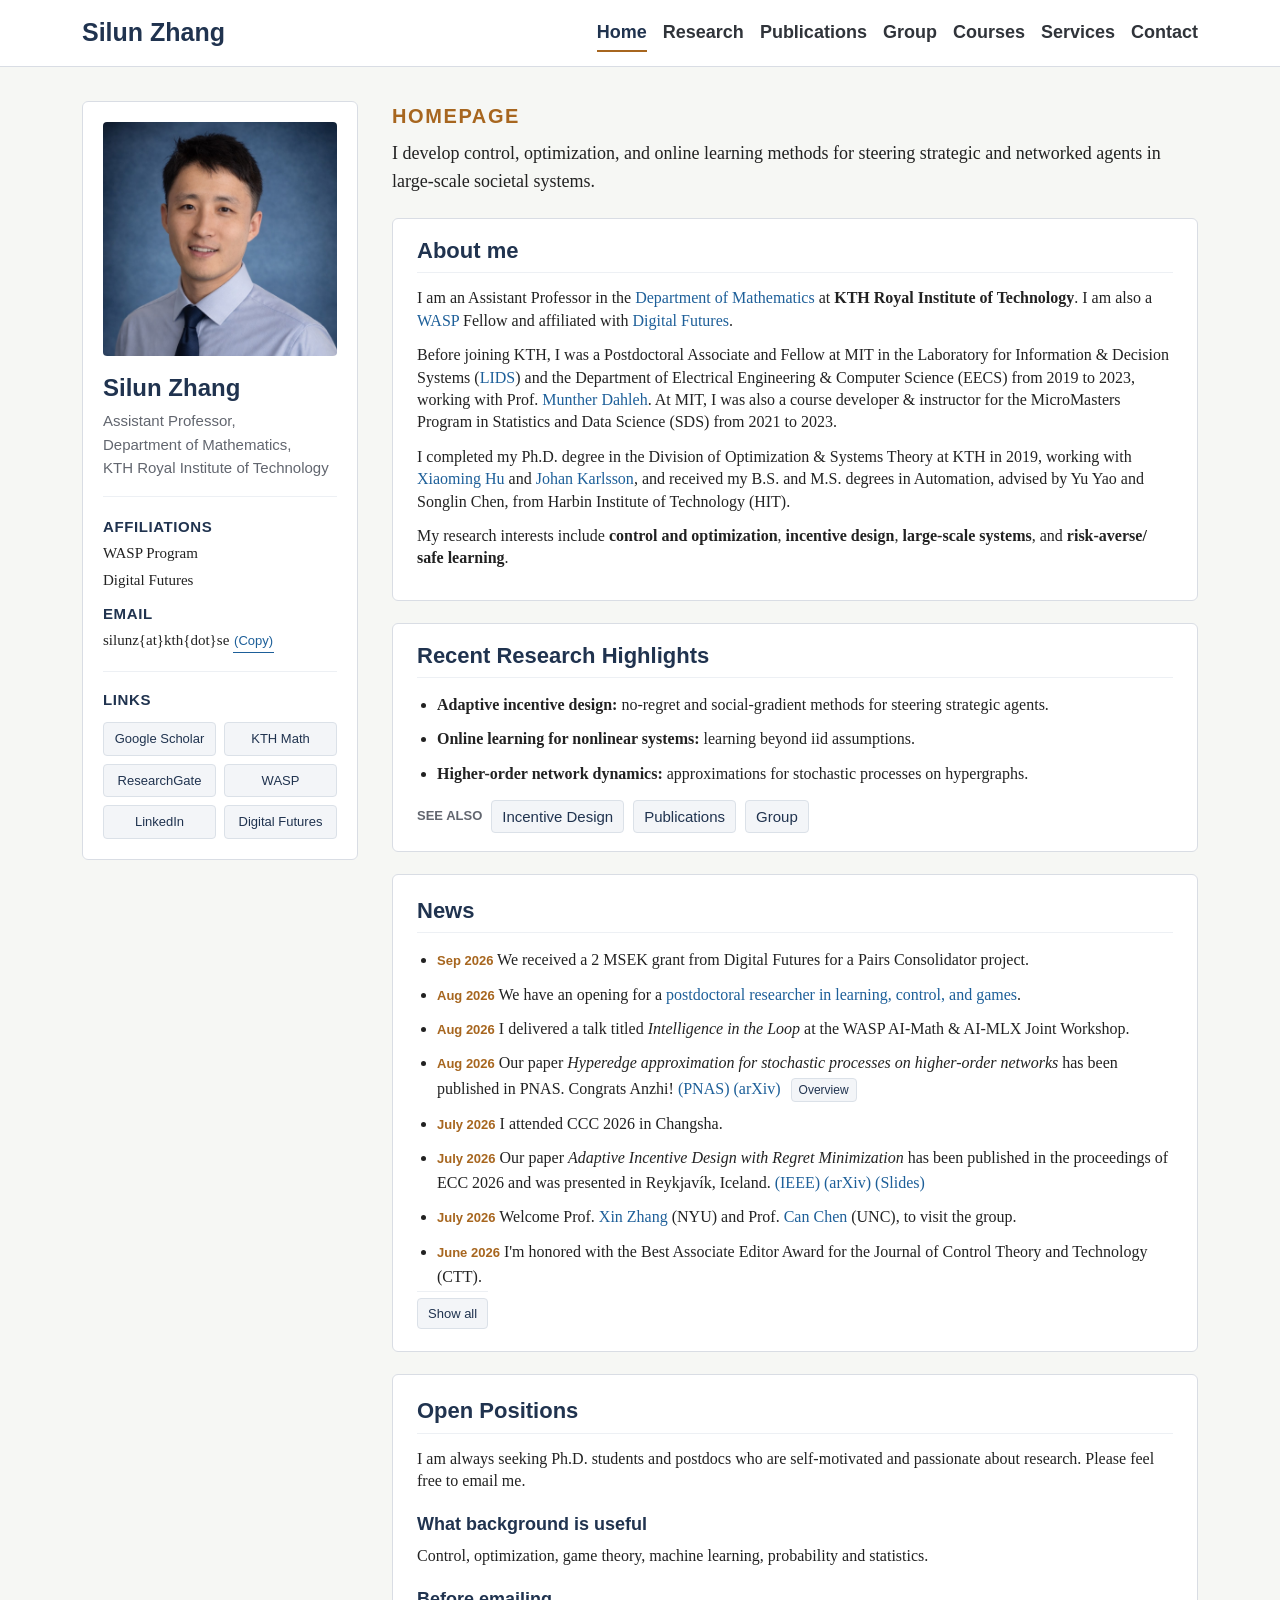
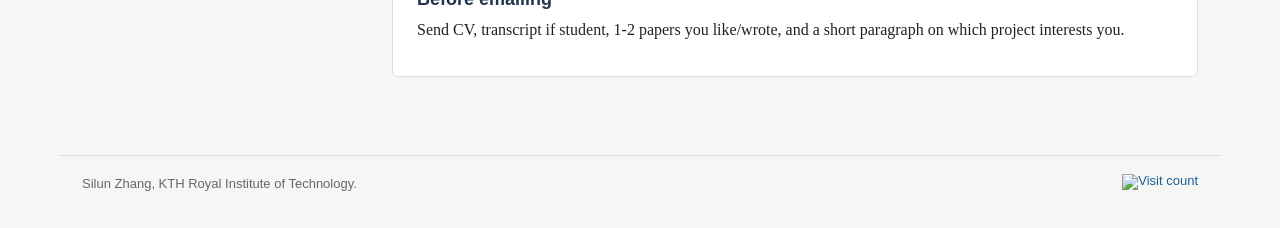
==== commit 54b08841: "update" ====
--- a/index.html
+++ b/index.html
@@ -130,10 +130,10 @@
           <h2>News</h2>
         </div>
         <ul class="news-list" data-news-list>
-          <li><span class="tag">September 2026</span> We received a 2 MSEK grant from Digital Futures for a Pairs Consolidator project.</li>
-          <li><span class="tag">August 2026</span> We have an opening for a <a href="https://www.kth.se/lediga-jobb/964263?l=en" target="_blank" rel="noreferrer">postdoctoral researcher in learning, control, and games</a>.</li>
-          <li><span class="tag">August 2026</span> I delivered a talk titled <i>Intelligence in the Loop</i> at the WASP AI-Math &amp; AI-MLX Joint Workshop.</li>
-          <li><span class="tag">August 2026</span> Our paper <i>Hyperedge approximation for stochastic processes on higher-order networks</i> has been published in PNAS. Congrats Anzhi! <a href="https://www.pnas.org/doi/10.1073/pnas.2619078123" target="_blank" rel="noreferrer">(PNAS)</a> <a href="https://arxiv.org/abs/2605.23444" target="_blank" rel="noreferrer">(arXiv)</a> <a class="text-button pub-overview" href="papers/hyperedge-approximation-stochastic-processes.html">Overview</a></li>
+          <li><span class="tag">Sep 2026</span> We received a 2 MSEK grant from Digital Futures for a Pairs Consolidator project.</li>
+          <li><span class="tag">Aug 2026</span> We have an opening for a <a href="https://www.kth.se/lediga-jobb/964263?l=en" target="_blank" rel="noreferrer">postdoctoral researcher in learning, control, and games</a>.</li>
+          <li><span class="tag">Aug 2026</span> I delivered a talk titled <i>Intelligence in the Loop</i> at the WASP AI-Math &amp; AI-MLX Joint Workshop.</li>
+          <li><span class="tag">Aug 2026</span> Our paper <i>Hyperedge approximation for stochastic processes on higher-order networks</i> has been published in PNAS. Congrats Anzhi! <a href="https://www.pnas.org/doi/10.1073/pnas.2619078123" target="_blank" rel="noreferrer">(PNAS)</a> <a href="https://arxiv.org/abs/2605.23444" target="_blank" rel="noreferrer">(arXiv)</a> <a class="text-button pub-overview" href="papers/hyperedge-approximation-stochastic-processes.html">Overview</a></li>
           <li><span class="tag">July 2026</span> I attended CCC 2026 in Changsha.</li>
           <li><span class="tag">July 2026</span> Our paper <i>Adaptive Incentive Design with Regret Minimization</i> has been published in the proceedings of ECC 2026 and was presented in Reykjav<span>&#237;</span>k, Iceland. <a href="https://ieeexplore.ieee.org/document/11625629" target="_blank" rel="noreferrer">(IEEE)</a> <a href="https://arxiv.org/abs/2604.05977" target="_blank" rel="noreferrer">(arXiv)</a> <a href="assets/slides/VZZ_ECC26_slides.pdf" target="_blank" rel="noreferrer">(Slides)</a></li>
           <li><span class="tag">July 2026</span> Welcome Prof. <a href="https://sites.google.com/umich.edu/xzhang/home" target="_blank" rel="noreferrer">Xin Zhang</a> (NYU) and Prof. <a href="https://tarheels.live/canc/" target="_blank" rel="noreferrer">Can Chen</a> (UNC), to visit the group.</li>
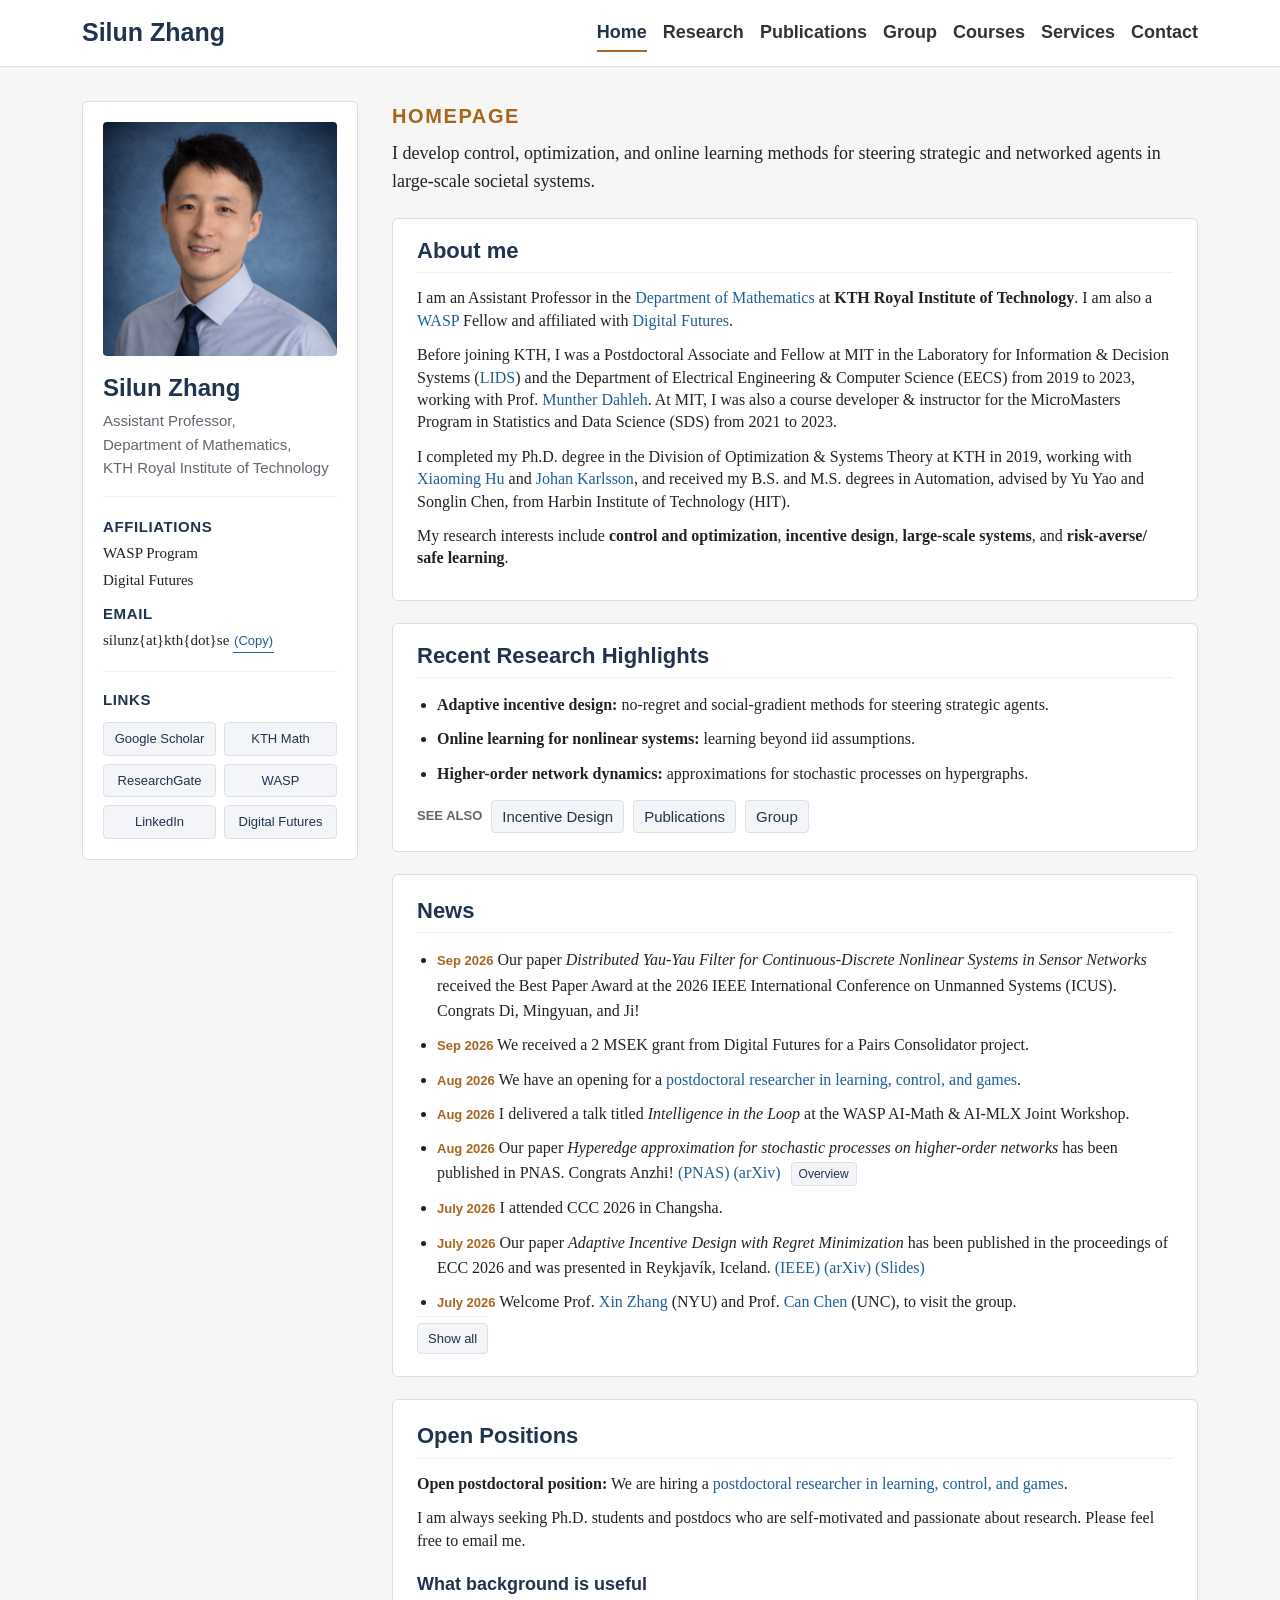
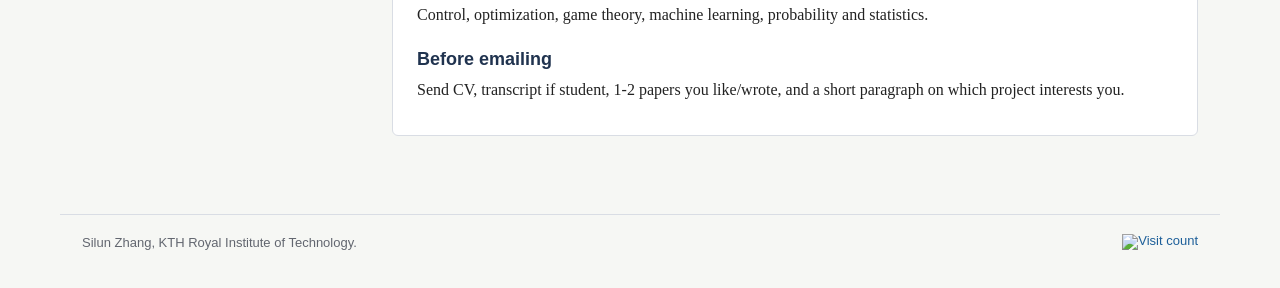
==== commit e70dd840: "update" ====
--- a/index.html
+++ b/index.html
@@ -130,6 +130,7 @@
           <h2>News</h2>
         </div>
         <ul class="news-list" data-news-list>
+          <li><span class="tag">Sep 2026</span> Our paper <i>Distributed Yau-Yau Filter for Continuous-Discrete Nonlinear Systems in Sensor Networks</i> received the Best Paper Award at the 2026 IEEE International Conference on Unmanned Systems (ICUS). Congrats Di, Mingyuan, and Ji!</li>
           <li><span class="tag">Sep 2026</span> We received a 2 MSEK grant from Digital Futures for a Pairs Consolidator project.</li>
           <li><span class="tag">Aug 2026</span> We have an opening for a <a href="https://www.kth.se/lediga-jobb/964263?l=en" target="_blank" rel="noreferrer">postdoctoral researcher in learning, control, and games</a>.</li>
           <li><span class="tag">Aug 2026</span> I delivered a talk titled <i>Intelligence in the Loop</i> at the WASP AI-Math &amp; AI-MLX Joint Workshop.</li>
@@ -169,6 +170,7 @@
 
       <section class="section">
         <h2>Open Positions</h2>
+        <p><strong>Open postdoctoral position:</strong> We are hiring a <a href="https://www.kth.se/lediga-jobb/964263?l=en" target="_blank" rel="noreferrer">postdoctoral researcher in learning, control, and games</a>.</p>
         <p>I am always seeking Ph.D. students and postdocs who are self-motivated and passionate about research. Please feel free to email me.</p>
         <h3>What background is useful</h3>
         <p> Control, optimization, game theory, machine learning, probability and statistics.</p>
--- a/assets/css/style.css
+++ b/assets/css/style.css
@@ -303,6 +303,25 @@
   text-transform: uppercase;
 }
 
+.publications-heading-row {
+  align-items: center;
+  display: flex;
+  gap: 12px;
+  justify-content: space-between;
+  margin-bottom: 8px;
+}
+
+.publications-heading-row .eyebrow {
+  margin-bottom: 0;
+}
+
+.publications-download {
+  display: inline-flex;
+  flex: 0 0 auto;
+  text-decoration: none;
+  white-space: nowrap;
+}
+
 .page-title {
   color: var(--accent-dark);
   font-family: Arial, Helvetica, sans-serif;
@@ -983,6 +1002,15 @@
 }
 
 @media (max-width: 560px) {
+  .publications-download {
+    font-size: 12px;
+    line-height: 1.2;
+    max-width: 140px;
+    padding: 6px 8px;
+    text-align: center;
+    white-space: normal;
+  }
+
   .page-shell {
     padding: 22px 14px 44px;
   }
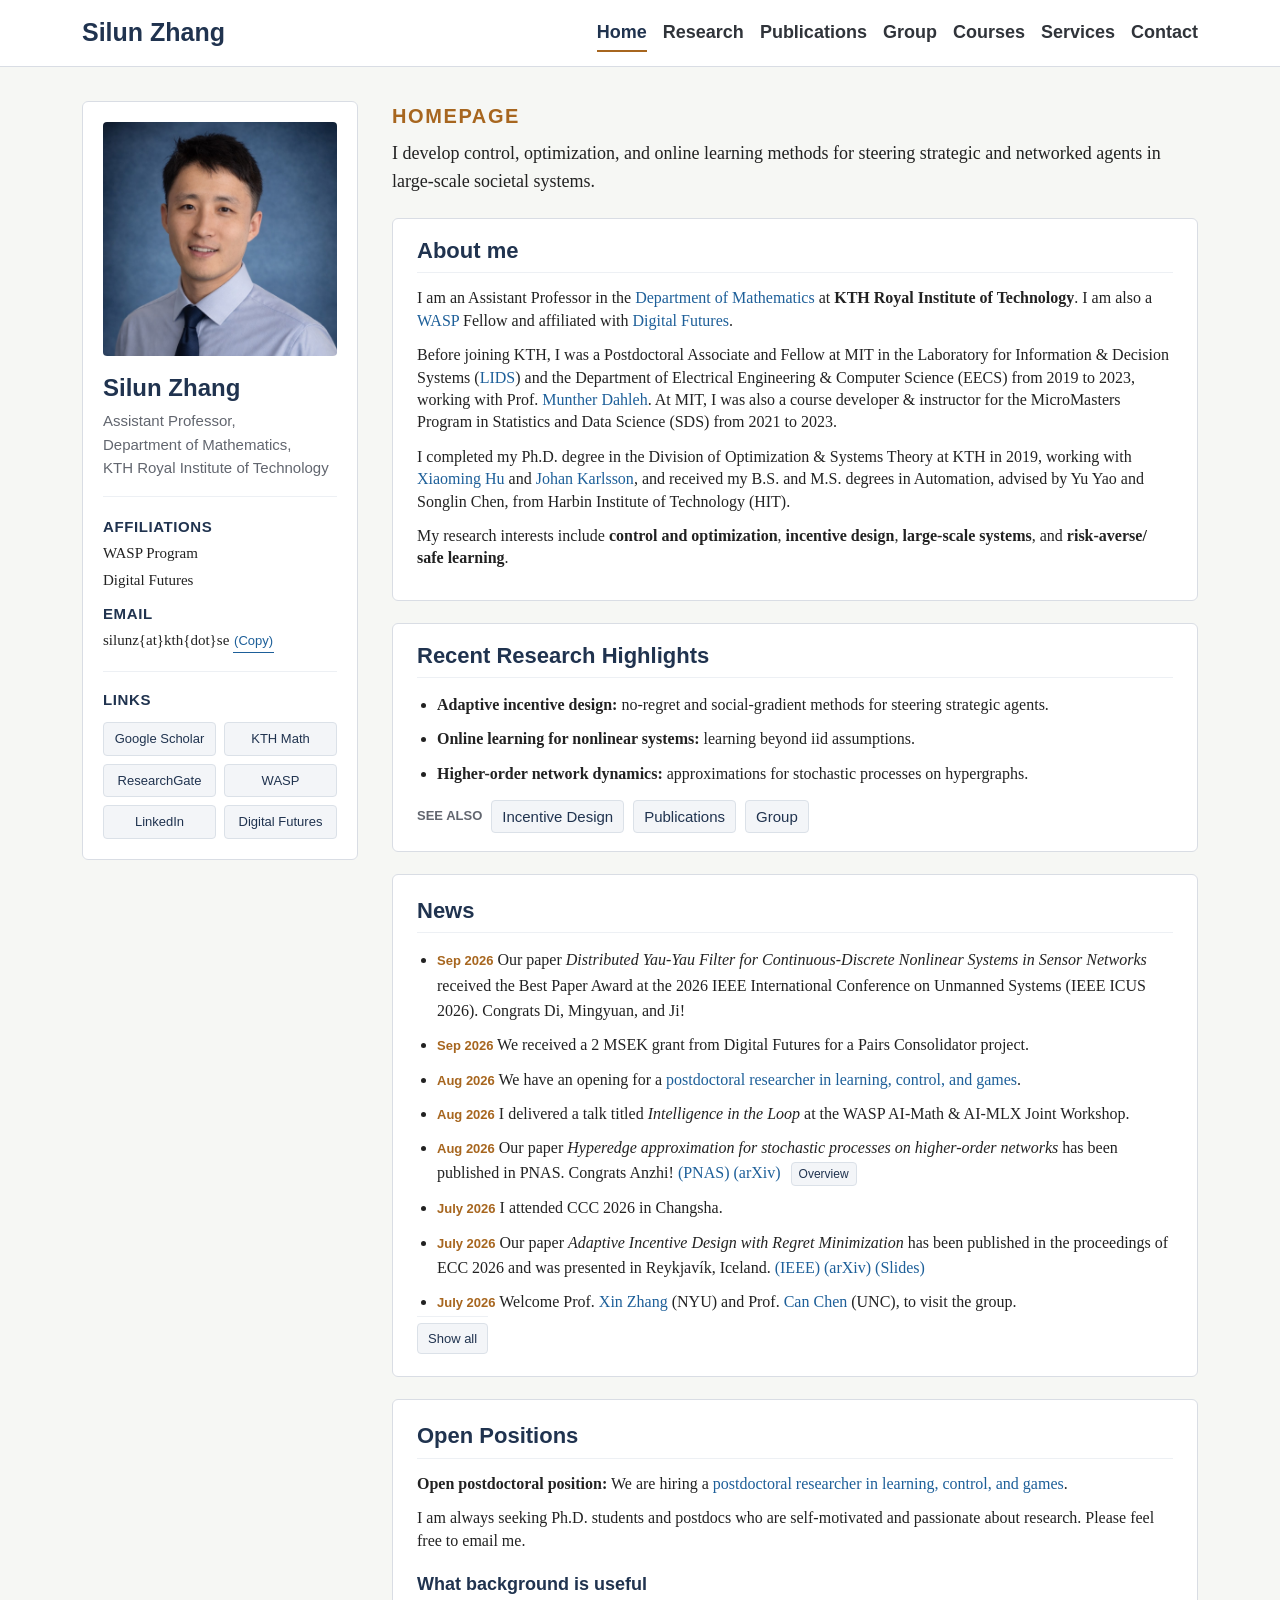
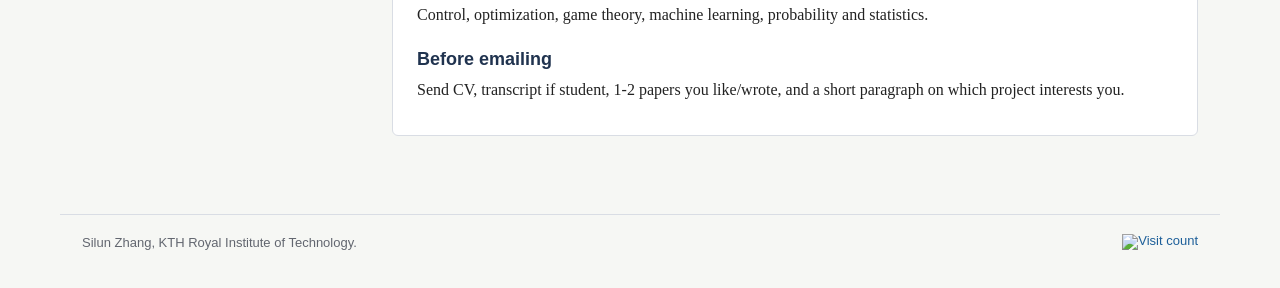
==== commit 1c5f6fca: "update" ====
--- a/index.html
+++ b/index.html
@@ -130,7 +130,7 @@
           <h2>News</h2>
         </div>
         <ul class="news-list" data-news-list>
-          <li><span class="tag">Sep 2026</span> Our paper <i>Distributed Yau-Yau Filter for Continuous-Discrete Nonlinear Systems in Sensor Networks</i> received the Best Paper Award at the 2026 IEEE International Conference on Unmanned Systems (ICUS). Congrats Di, Mingyuan, and Ji!</li>
+          <li><span class="tag">Sep 2026</span> Our paper <i>Distributed Yau-Yau Filter for Continuous-Discrete Nonlinear Systems in Sensor Networks</i> received the Best Paper Award at the 2026 IEEE International Conference on Unmanned Systems (IEEE ICUS 2026). Congrats Di, Mingyuan, and Ji!</li>
           <li><span class="tag">Sep 2026</span> We received a 2 MSEK grant from Digital Futures for a Pairs Consolidator project.</li>
           <li><span class="tag">Aug 2026</span> We have an opening for a <a href="https://www.kth.se/lediga-jobb/964263?l=en" target="_blank" rel="noreferrer">postdoctoral researcher in learning, control, and games</a>.</li>
           <li><span class="tag">Aug 2026</span> I delivered a talk titled <i>Intelligence in the Loop</i> at the WASP AI-Math &amp; AI-MLX Joint Workshop.</li>
